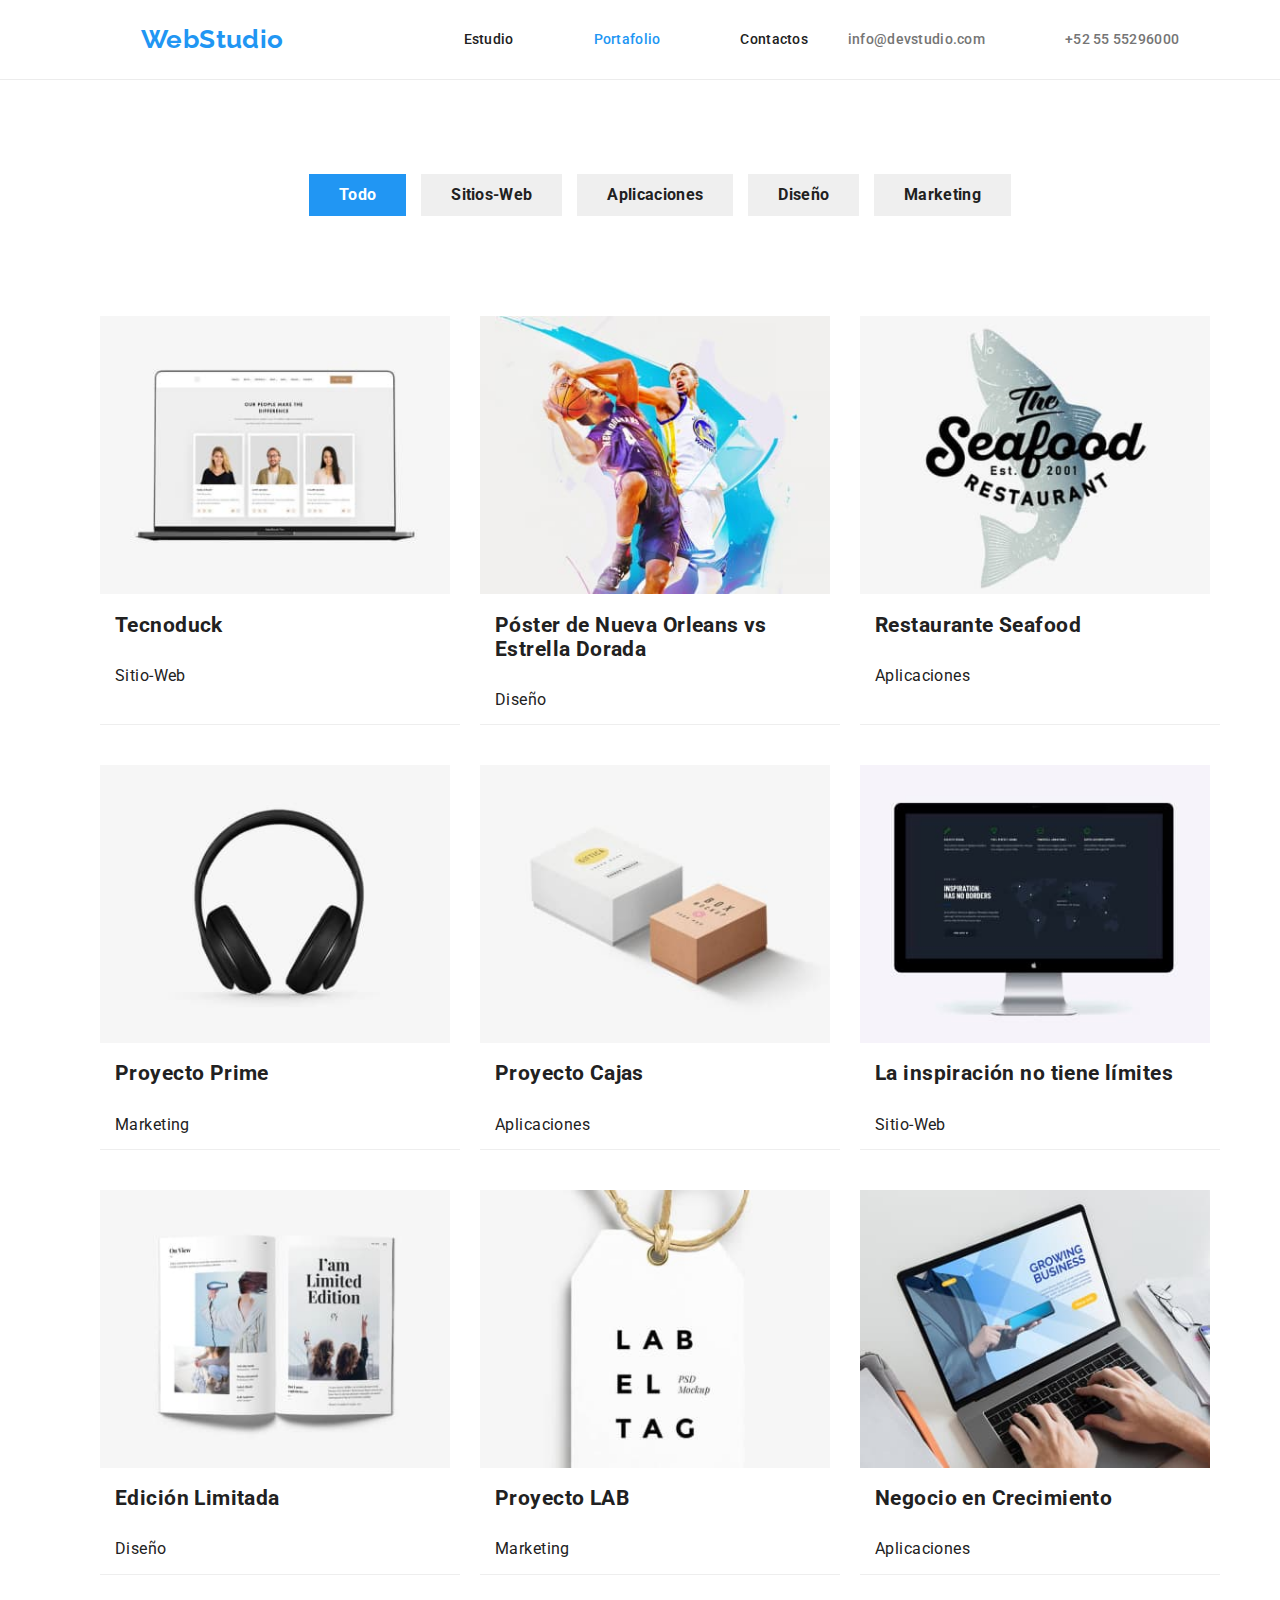
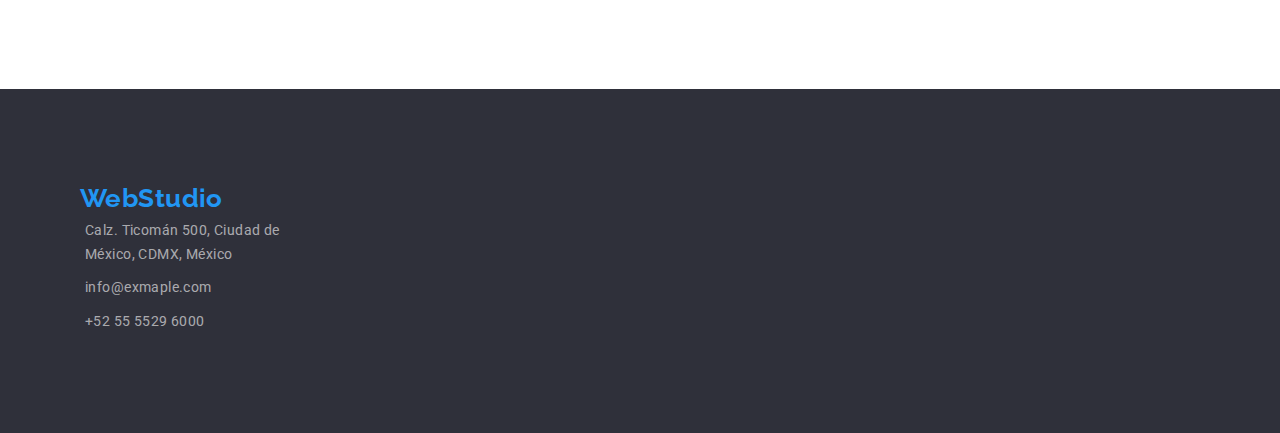
==== portfolio.html @ 65327b6b "Latest changes" ====
<!DOCTYPE html>
<html lang="en">
  <head>
    <meta charset="UTF-8" />
    <meta http-equiv="X-UA-Compatible" content="IE=edge" />
    <meta name="viewport" content="width=device-width, initial-scale=1.0" />
    <!-- Estilos normalizados -->
    <link
      rel="stylesheet"
      href="https://cdnjs.cloudflare.com/ajax/libs/modern-normalize/1.0.0/modern-normalize.min.css"
    />
    <!-- Hoja de estilos -->
    <link rel="stylesheet" href="css/styles.css" />
    <title>Document</title>
  </head>
  <body>
    <!-- Encabezado -->
    <header class="page-header">
      <!-- Barra de navegación -->
      <nav>
        <!-- Logo -->
        <a class="logo" href="./index.html">WebStudio</a>
        <ul class="nav-menu list">
          <li><a class="page" href="index.html">Estudio</a></li>
          <li><a class="page current" href="portfolio.html">Portafolio</a></li>
          <li><a class="page" href="">Contactos</a></li>
        </ul>
      </nav>
      <!-- Contactos -->
      <ul class="contacts-menu list">
        <li>
          <a class="item" href="mailto:info@devstudio.com"
            >info@devstudio.com</a
          >
        </li>
        <li>
          <a class="item" href="tel:+525555296000"> +52 55 55296000</a>
        </li>
      </ul>
    </header>

    <!-- Menú principal -->
    <main>
      <!-- Sección portafolio--- quede aqui -->
      <section class="section portfolio">
        <div class="container">
          <!-- Botones de búsqueda -->
          <ul class="menu list">
            <li>
              <button class="button current" type="button">Todo</button>
            </li>
            <li>
              <button class="button" type="button">Sitios-web</button>
            </li>
            <li>
              <button class="button" type="button">Aplicaciones</button>
            </li>
            <li>
              <button class="button" type="button">Diseño</button>
            </li>
            <li>
              <button class="button" type="button">Marketing</button>
            </li>
          </ul>

          <!-- Lista de tarjetas -->
          <!-- Tarjeta 1 -->
          <ul class="list cards">
            <li>
              <a href="#" class="link">
                <img
                  src="images/website.jpg"
                  alt="Tecnoduck website"
                  width="350"
                />
                <h2 class="portfolio-title">Tecnoduck</h2>
                <p class="portfolio-text">Sitio-Web</p>
              </a>
            </li>

            <!-- Tarjeta 2 -->
            <li>
              <a href="#" class="link">
                <img
                  src="images/design.jpg"
                  alt="Poster New Orlean vs Golden Star"
                  width="350"
                />
                <h2 class="portfolio-title">
                  Póster de Nueva Orleans vs Estrella Dorada
                </h2>
                <p class="portfolio-text">Diseño</p>
              </a>
            </li>

            <!-- Tarjeta 3 -->
            <li>
              <a href="#" class="link">
                <img
                  src="images/applications.jpg"
                  alt="Seafood Restaurant App"
                  width="350"
                />
                <h2 class="portfolio-title">Restaurante Seafood</h2>
                <p class="portfolio-text">Aplicaciones</p>
              </a>
            </li>

            <!-- Tarjeta 4 -->
            <li>
              <a href="#" class="link">
                <img
                  src="images/marketing.jpg"
                  alt="Project Prime Marketing"
                  width="350"
                />
                <h2 class="portfolio-title">Proyecto Prime</h2>
                <p class="portfolio-text">Marketing</p>
              </a>
            </li>

            <!-- Tarjeta 5 -->
            <li>
              <a href="#" class="link">
                <img
                  src="images/applications_2.jpg"
                  alt="Project Boxes App"
                  width="350"
                />
                <h2 class="portfolio-title">Proyecto Cajas</h2>
                <p class="portfolio-text">Aplicaciones</p>
              </a>
            </li>

            <!-- Tarjeta 6 -->
            <li>
              <a href="#" class="link">
                <img
                  src="images/website_2.jpg"
                  alt="Inspiration has no Borders"
                  width="350"
                />
                <h2 class="portfolio-title">La inspiración no tiene límites</h2>
                <p class="portfolio-text">Sitio-Web</p>
              </a>
            </li>

            <!-- Tarjeta 7 -->
            <li>
              <a href="#" class="link">
                <img
                  src="images/design_2.jpg"
                  alt="Limited Edition Design"
                  width="350"
                />
                <h2 class="portfolio-title">Edición Limitada</h2>
                <p class="portfolio-text">Diseño</p>
              </a>
            </li>

            <!-- Tarjeta 8 -->
            <li>
              <a href="#" class="link">
                <img
                  src="images/marketing_2.jpg"
                  alt="Project LAB MArketing"
                  width="350"
                />
                <h2 class="portfolio-title">Proyecto LAB</h2>
                <p class="portfolio-text">Marketing</p>
              </a>
            </li>

            <!-- Tarjeta 9 -->
            <li>
              <a href="#" class="link">
                <img
                  src="images/applications_3.jpg"
                  alt="Growing Bussines App"
                  width="350"
                />
                <h2 class="portfolio-title">Negocio en Crecimiento</h2>
                <p class="portfolio-text">Aplicaciones</p>
              </a>
            </li>
          </ul>
        </div>
      </section>
    </main>

    <!-- Pie de página -->
    <footer>
      <section>
        <div class="container">
          <!-- Logo -->
          <a class="logo" href="">WebStudio</a>
          <address>
            <ul class="list">
              <li>
                <a
                  class="contact"
                  href="#"
                  target="_blank"
                  rel="noopener noreferrer"
                >
                  Calz. Ticomán 500, Ciudad de <br />
                  México, CDMX, México
                </a>
              </li>
              <li>
                <a class="contact" href="mailto:info@exmaple.com"
                  >info@exmaple.com</a
                >
              </li>
              <li>
                <a class="contact" href="tel:+525555296000">+52 55 5529 6000</a>
              </li>
            </ul>
          </address>
        </div>
      </section>
    </footer>
  </body>
</html>

<!-- Barra de redes sociales
      <aside class="social-networks">
        <p>
          <span class="find-us">ENCUENTRENOS EN</span>
          <a class="link" href="#">Instagram</a>
          <a class="link" href="#">Twitter</a>
          <a class="link" href="#">Facebook</a>
          <a class="link" href="#">Linkedln</a>
        </p>
      </aside> -->
---- css/styles.css ----
/* Fuentes de Google */
@import url("https://fonts.googleapis.com/css2?family=Raleway:wght@700&display=swap");
@import url("https://fonts.googleapis.com/css2?family=Roboto:wght@400;500;700;900&display=swap");

* {
    margin: 0;
    padding: 100;
}

:root {
    --primary-black-color: #212121;
    --primary-text-color: #757575;
    --primary-white-color: #ffffff;
    --accent-color: #2196f3;
    --accent-color-hover: #188ce8;
    --background-black: #21303a;
    --text-white-opacity: #ffffff99;
    --button-primary-hover: #188ce8
    --container-padding: calc((100% - 1200px) / 2);

    --background-black-1: #21303a;
    --background-black-2: #2f303A;

    --gray-1: #f5f4fa;
    --gray-2: #afb1b8;
    --black-1: #000000;

    --background-black-240Perc: hsla(235, 10%, 21%, 0.4);
    --primary-white-60Perc: hsla(0, 0%, 100%, 0.6);
    --primary-white-10Perc: hsla(0, 0%, 100%, 0.1);
}
* {
    margin: 0px;
    padding: 0xpx;
    box-sizing: border-box;
}


body {
    background-color: var(--primary-white-color);
    color: var(--primary-text-color);
    font-family: "Roboto", sans-serif;
    font-size: 14px;
    letter-spacing: 0.03em;
}

section {
    padding: 94px 0;
}

a {
    text-decoration: none;
}

/* Seccion de beneficios del index */
.benefits{
    align-items: flex-start;
    display: flex;
    justify-content: space-evenly;
    gap: 20px;
}

.benefits li{
    list-style: none;
    width: 290px;
    
}

.benefits li .title{
    height: 30px;
    text-transform: uppercase;
    color: var(--primary-black-color);
}

.benefits .title {
    color: var(--primary-black-color);
    font-size: 14px;
    font-weight: 700;
    line-height: 1.1em;
}

.benefits .description {
    line-height: 1.7em;
    
}

/* Sección a que nos dedicamos  */
.what-we-do-section .container ul {
    display: flex;
    align-items: center;
    justify-content: space-between;
    
}

.what-we-do-section .container ul li {
    list-style: none;
    width: 500px;
}

.section {
    padding: 94px 0;
}

.section > h2 {
    color: var(--primary-black-color);
    font-size: 36px;
    font-weight: 700;
    line-height: 1.1em;
    padding: 30px 0;
    text-align: center;
}


.list {
    list-style: none;
}

.button-primary {
    background-color: var(--accent-color);
    color: var(--primary-white-color);
    cursor: pointer;
    font-size: 16px;
    font-weight: 700;
    line-height: 1.8em;
    text-transform: capitalize;

    border: none;
    outline: none;
    padding: 10px 20px;
}

.button-primary:hover {
    background-color: var(--accent-color-hover);
}

.container {
    
    max-width: 1200px;
    margin: 0 auto;
}

/* Seccion de nuestro equipo */
.team-section {
    background-color: var(--gray-1);
    
}
.team {
    display: flex;
    justify-content: space-between;
    align-items: flex-end;
    margin: auto;
}

.team li {
    background-color: var(--primary-white-color-color);
    text-align: center;
    list-style: none;
}

.team h2 {
    font-size: 16px;
    color: var(--primary-black-color);
    line-height: 2.5em;
}

.team p {
    color: var(--primary-text-color);
    box-shadow: 0px 1px 3px rgba(0, 0, 0, 0.12), 0px 1px 1px 
    rgba(0, 0, 0, 0.14), 0px 2px 1px rgba(0, 0, 0, 0.2);
}

/* Sección del encabezado */
header {
    display: flex;
    justify-content: center;
    align-items: center;
    height: 80px;
    border-bottom: 1px solid #ECECEC;
}

header nav {
    display: flex;
    align-items: center;
    gap: 100px;
}

.logo {
    padding: 40px ;
    color: var(--accent-color);
    font-family: "Raleway", sans-serif;
    font-size: 26px;
    font-weight: 700;
    line-height: 1.2em;
    text-decoration: none;
    
}

header nav .nav-menu {
    display: flex;
    list-style: none;
    gap: 80px;
}

.nav-menu .page {
    color: var(--primary-black-color);
    font-weight: 500;
    font-size: 14px;
    line-height: 1.1em;

    letter-spacing: 0.02em;
    text-decoration: none;
    text-transform: capitalize;
}

.contacts-menu {
    display: flex;
    list-style: none;
    gap: 80px;
}

.contacts-menu .item {
    color: var(--primary-text-color);
    font-weight: 500;
    font-size: 14px;
    line-height: 1.1;

    letter-spacing: 0.02em;
    text-decoration: none;
}

.nav-menu .page:hover,
.nav-menu .page:focus,
.nav-menu .page.current,
.contacts-menu .item:hover,
.contacts-menu .item:focus {
    color: var(--accent-color);
    
}

/* Sección del Hero */
.hero {
   
    background-color: var(--background-black-2);
    text-align: center;   
}

.hero .hero-title {
    color: var(--primary-white-color);
    font-size: 44px;
    font-weight: 900;
    line-height: 1.3em;
    text-transform: capitalize;   
    
}

/* Sección del portafolio  */
.portfolio .menu {
    display: flex;
    align-items: center;
    justify-content: center;
    gap: 15px;
    margin-bottom: 100px;
}

.portfolio .menu li button {
    border: none;
    outline: none;
    color: var(--primary-black-color);

    font-weight: 700;
    font-size: 16px;
    line-height: 1.4;
    letter-spacing: 0.02em;
    padding: 10px 30px;

    text-decoration: none;
    text-transform: capitalize;
    cursor: pointer;
    
}

.portfolio .list li button:hover,
.portfolio .list li button.current {
    color: var(--primary-white-color);
    background-color: var(--accent-color);
}

.portfolio .cards {
    display: flex;
    justify-content: center;
    flex-wrap: wrap;
    gap: 20px;
    
}

.portfolio .cards li {
    margin-bottom: 20px;
    width: 360px;
    border-bottom: 1px solid #EEEEEE;
}

.portfolio .cards li a h2 {
    color: var(--primary-black-color);
    padding: 15px;
}
.portfolio .cards li a p {
    color: var(--primary-black-color);
    font-size: 16px;
    padding: 15px;
}

/* Sección del pie de página */
footer {
    background-color: var(--background-black-2);
    
}



address .contact {
    display: block;
    color: var(--text-white-opacity);
    font-style: normal;
    font-weight: 400;
    font-size: 14px;
    line-height: 1.7;
    text-decoration: none;
    padding: 5px;
}

address .contact:hover {
    color: var(--primary-white-color);
}
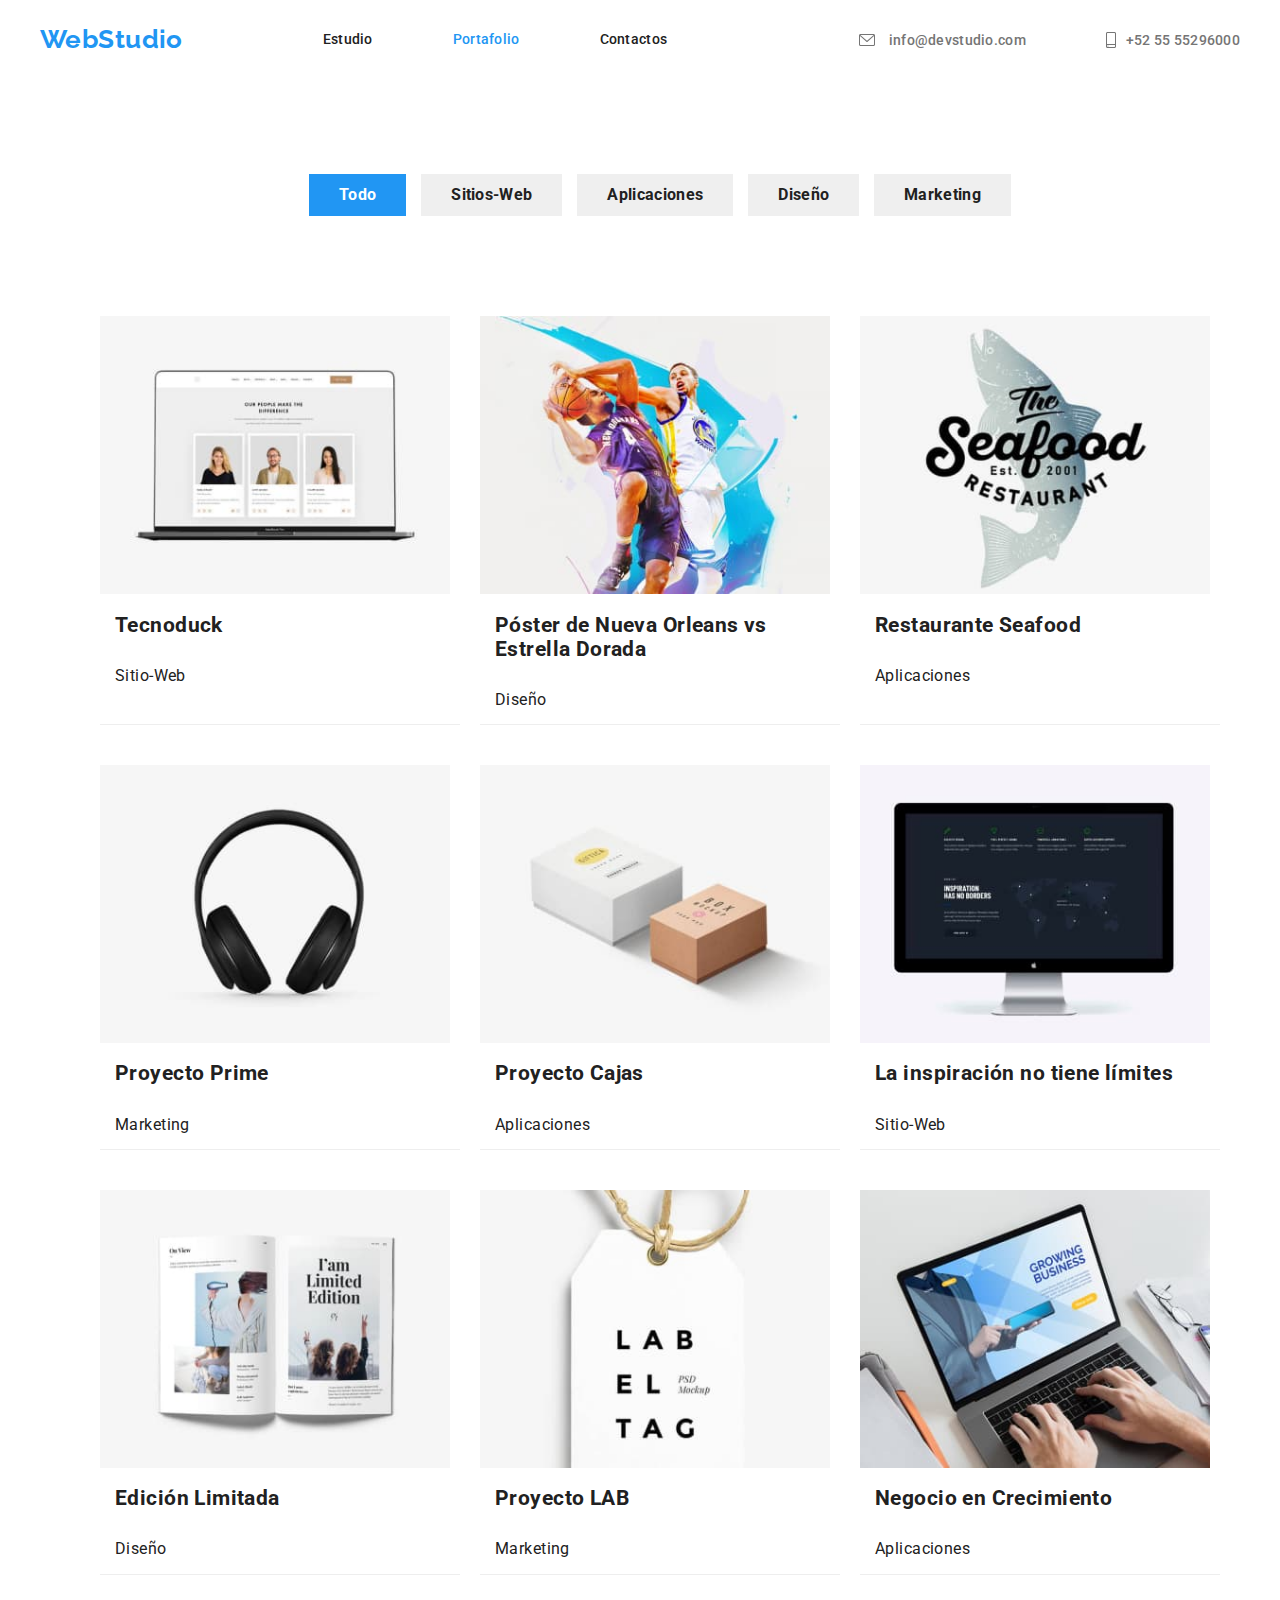
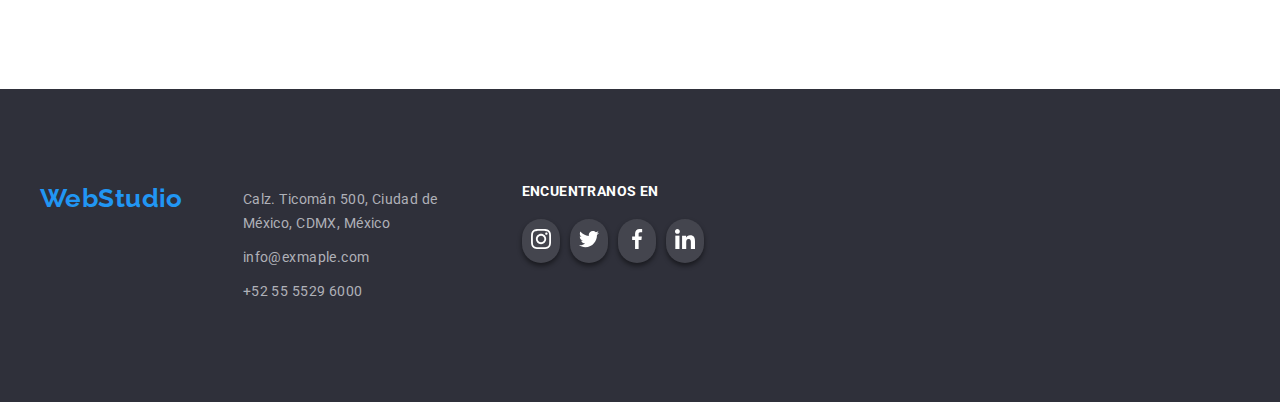
==== commit cf1768f4: "lesson_4" ====
--- a/portfolio.html
+++ b/portfolio.html
@@ -16,27 +16,40 @@
   <body>
     <!-- Encabezado -->
     <header class="page-header">
-      <!-- Barra de navegación -->
-      <nav>
-        <!-- Logo -->
-        <a class="logo" href="./index.html">WebStudio</a>
-        <ul class="nav-menu list">
-          <li><a class="page" href="index.html">Estudio</a></li>
-          <li><a class="page current" href="portfolio.html">Portafolio</a></li>
-          <li><a class="page" href="">Contactos</a></li>
+      <div class="container">
+        <!-- Barra de navegación -->
+        <nav>
+          <!-- Logo -->
+          <a class="logo" href="./index.html">WebStudio</a>
+          <ul class="nav-menu list">
+            <li><a class="page" href="index.html">Estudio</a></li>
+            <li>
+              <a class="page current" href="portfolio.html">Portafolio</a>
+            </li>
+            <li><a class="page" href="">Contactos</a></li>
+          </ul>
+        </nav>
+        <!-- Contactos -->
+        <ul class="contacts-menu list">
+          <li>
+            <a class="item" href="#">
+              <svg class="icon email">
+                <use href="images/SVG/icons.svg#email"></use>
+              </svg>
+              info@devstudio.com
+            </a>
+          </li>
+
+          <li>
+            <a class="item" href="#">
+              <svg class="icon smartphone">
+                <use href="images/SVG/icons.svg#smartphone"></use>
+              </svg>
+              +52 55 55296000</a
+            >
+          </li>
         </ul>
-      </nav>
-      <!-- Contactos -->
-      <ul class="contacts-menu list">
-        <li>
-          <a class="item" href="mailto:info@devstudio.com"
-            >info@devstudio.com</a
-          >
-        </li>
-        <li>
-          <a class="item" href="tel:+525555296000"> +52 55 55296000</a>
-        </li>
-      </ul>
+      </div>
     </header>
 
     <!-- Menú principal -->
@@ -217,19 +230,48 @@
               </li>
             </ul>
           </address>
+
+          <aside>
+            <p>Encuentranos en</p>
+            <ul>
+              <li>
+                <a href="#">
+                  <svg class="icon" width="20" height="20">
+                    <use href="images/SVG/icons.svg#instagram"></use>
+                  </svg>
+                </a>
+              </li>
+
+              <li>
+                <a href="">
+                  <svg class="icon" width="20" height="20">
+                    <use href="images/SVG/icons.svg#twitter"></use>
+                  </svg>
+                </a>
+              </li>
+
+              <li>
+                <a href="#">
+                  <svg class="icon" width="20" height="20">
+                    <use href="images/SVG/icons.svg#facebook"></use>
+                  </svg>
+                </a>
+              </li>
+
+              <li>
+                <a href="#">
+                  <svg class="icon" width="20" height="20">
+                    <use href="images/SVG/icons.svg#linkedin"></use>
+                  </svg>
+                </a>
+              </li>
+            </ul>
+          </aside>
         </div>
       </section>
     </footer>
+
   </body>
 </html>
 
-<!-- Barra de redes sociales
-      <aside class="social-networks">
-        <p>
-          <span class="find-us">ENCUENTRENOS EN</span>
-          <a class="link" href="#">Instagram</a>
-          <a class="link" href="#">Twitter</a>
-          <a class="link" href="#">Facebook</a>
-          <a class="link" href="#">Linkedln</a>
-        </p>
-      </aside> -->
+
--- a/css/styles.css
+++ b/css/styles.css
@@ -53,35 +53,45 @@
 }
 
 /* Seccion de beneficios del index */
-.benefits{
+.benefits .container .benefits-list {
     align-items: flex-start;
-    display: flex;
-    justify-content: space-evenly;
-    gap: 20px;
-}
-
-.benefits li{
-    list-style: none;
-    width: 290px;
-    
-}
-
-.benefits li .title{
-    height: 30px;
+    justify-content: space-between;
+    display: flex;
+}
+
+.benefits .container .benefits-list li div {
+    display: flex;
+    align-items: center;
+    justify-content: center;
+
+    background-color: var(--gray-1);
+    border-radius: 15px;
+    height: 120px;
+    margin-bottom: 15px;
+    width: 270px;
+}
+
+.benefits .container .benefits-list li div .icon-benefit {
+    width: 70px;
+    height: 70px;
+}
+
+.benefits .container .benefits-list li {
+    list-style: none;
+    width: 270px;
+}
+
+.benefits .container .benefits-list li .title {
+    height: 50px;
     text-transform: uppercase;
     color: var(--primary-black-color);
-}
-
-.benefits .title {
-    color: var(--primary-black-color);
-    font-size: 14px;
-    font-weight: 700;
-    line-height: 1.1em;
-}
-
-.benefits .description {
-    line-height: 1.7em;
-    
+    font-size: 14px;
+    letter-spacing: 0.03em;
+    padding: 15px 0 0 0;
+}
+
+.benefits .container .benefits-list li .description {
+    line-height: 24px;
 }
 
 /* Sección a que nos dedicamos  */
@@ -89,6 +99,7 @@
     display: flex;
     align-items: center;
     justify-content: space-between;
+    margin-top: 30px;
     
 }
 
@@ -142,106 +153,167 @@
 /* Seccion de nuestro equipo */
 .team-section {
     background-color: var(--gray-1);
-    
-}
-.team {
+  }
+  .team-section .container h3 {
+    color: var(--primary-black-color);
+    font-size: 16px;
+    font-weight: 500px;
+    /* padding: 30px 0; */
+    text-align: center;
+  }
+  .team-section .container .team-cards {
     display: flex;
     justify-content: space-between;
+    flex-wrap: wrap;
     align-items: flex-end;
-    margin: auto;
-}
-
-.team li {
-    background-color: var(--primary-white-color-color);
+    
+  }
+  .team-section .container .team-cards li {
+    background-color: var(--primary-white-color);
     text-align: center;
     list-style: none;
-}
-
-.team h2 {
-    font-size: 16px;
-    color: var(--primary-black-color);
-    line-height: 2.5em;
-}
-
-.team p {
-    color: var(--primary-text-color);
-    box-shadow: 0px 1px 3px rgba(0, 0, 0, 0.12), 0px 1px 1px 
-    rgba(0, 0, 0, 0.14), 0px 2px 1px rgba(0, 0, 0, 0.2);
-}
+    box-shadow: 0px 1px 3px rgba(0, 0, 0, 0.12), 0px 1px 1px
+     rgba(0, 0, 0, 0.14), 0px 2px 1px rgba(0, 0, 0, 0.2);
+  }
+  
+  .team-section .container .team-cards li h3 {
+    margin: 20px 0 10px 0;
+  }
+  .team-section .container .team-cards li p {
+    margin-bottom: 30px;
+  }
+  .team-section .container .team-cards li ul {
+    display: flex;
+    align-items: center;
+    justify-content: center;
+    gap: 15px;
+    padding: 10px 20px;
+    margin-bottom: 20px;
+  }
+  .team-section .container .team-cards li ul li {
+    display: block;
+    width: 35px;
+    height: 35px;
+    border-radius: 25px;
+  }
+  .team-section .container .team-cards li ul li a {
+    display: flex;
+    align-items: center;
+    justify-content: center;
+    
+    border-radius: 25px;
+    height: 35px;
+    width: 35px;
+  }
+  .team-section .container .team-cards li ul li a .icon {
+    width: 20px;
+    height: 20px;
+    fill: var(--primary-text-color);    
+  }
+  .team-section .container .team-cards li ul li:hover a {
+    background-color: var(--accent-color);
+  }
+  .team-section .container .team-cards li ul li:hover a .icon {
+    fill: var(--primary-white-color);
+  }
+  
 
 /* Sección del encabezado */
 header {
-    display: flex;
-    justify-content: center;
-    align-items: center;
     height: 80px;
-    border-bottom: 1px solid #ECECEC;
-}
-
-header nav {
+}
+
+header .container {
+    display: flex;
+    justify-content: space-between;
+    align-items: center;
+    height: 100%;
+}
+
+header .container nav {
     display: flex;
     align-items: center;
     gap: 100px;
 }
 
-.logo {
-    padding: 40px ;
+header .container nav .logo {
     color: var(--accent-color);
     font-family: "Raleway", sans-serif;
     font-size: 26px;
     font-weight: 700;
-    line-height: 1.2em;
-    text-decoration: none;
-    
-}
-
-header nav .nav-menu {
+    line-height: 1.2;
+    text-decoration: none;
+}
+
+header .container nav .nav-menu {
     display: flex;
     list-style: none;
     gap: 80px;
 }
 
-.nav-menu .page {
+header .container nav .nav-menu .page {
     color: var(--primary-black-color);
     font-weight: 500;
     font-size: 14px;
-    line-height: 1.1em;
+    line-height: 1.4;
 
     letter-spacing: 0.02em;
     text-decoration: none;
     text-transform: capitalize;
 }
 
-.contacts-menu {
+header .container .contacts-menu {
     display: flex;
     list-style: none;
     gap: 80px;
 }
 
-.contacts-menu .item {
+header .container .contacts-menu li .item {
+    display: flex;
+    align-items: center;
+    gap: 10px;
+
     color: var(--primary-text-color);
     font-weight: 500;
     font-size: 14px;
-    line-height: 1.1;
-
+
+    line-height: 20px;
     letter-spacing: 0.02em;
     text-decoration: none;
-}
-
-.nav-menu .page:hover,
-.nav-menu .page:focus,
-.nav-menu .page.current,
-.contacts-menu .item:hover,
-.contacts-menu .item:focus {
+    height: 20px;
+}
+
+header .container .contacts-menu li .item .icon.email {
+    fill: var(--primary-text-color);
+    width: 20px;
+    height: 12px;
+}
+
+header .container .contacts-menu li .item .icon.smartphone {
+    fill: var(--primary-text-color);
+    width: 10px;
+    height: 17px;
+}
+
+header .container nav .nav-menu .page:hover,
+header .container nav .nav-menu .page:focus,
+header .container nav .nav-menu .page.current,
+header .container .contacts-menu li .item:hover,
+header .container .contacts-menu li .item:focus,
+header .container .contacts-menu li .item:hover .icon {
     color: var(--accent-color);
-    
+    fill: #03a9f4;
 }
 
 /* Sección del Hero */
 .hero {
    
-    background-color: var(--background-black-2);
-    text-align: center;   
+    background-image: url("../images/img_hero.jpg");
+    /* background-blend-mode: overlay; */
+    /* background-repeat: no-repeat; */
+    padding: 200px var(--container-padding);
+    /* position: relative; */
+    text-align: center;  
 }
 
 .hero .hero-title {
@@ -250,8 +322,9 @@
     font-weight: 900;
     line-height: 1.3em;
     text-transform: capitalize;   
-    
-}
+    padding: 20%;
+}
+
 
 /* Sección del portafolio  */
 .portfolio .menu {
@@ -279,10 +352,14 @@
     
 }
 
-.portfolio .list li button:hover,
-.portfolio .list li button.current {
+.portfolio .list li button:hover,:focus {
     color: var(--primary-white-color);
     background-color: var(--accent-color);
+    box-shadow: 10px 10px 8px 2px rgba(0, 0, 0, 0.3);
+}
+.portfolio .list li button.current {
+  color: var(--primary-white-color);
+  background-color: var(--accent-color);
 }
 
 .portfolio .cards {
@@ -291,12 +368,16 @@
     flex-wrap: wrap;
     gap: 20px;
     
+    
+}
+.portfolio .cards li:hover {
+  box-shadow: 10px 10px 8px 2px rgba(0, 0, 0, 0.3);
 }
 
 .portfolio .cards li {
     margin-bottom: 20px;
     width: 360px;
-    border-bottom: 1px solid #EEEEEE;
+    border-bottom: 1px solid #EEEEEE; 
 }
 
 .portfolio .cards li a h2 {
@@ -309,25 +390,109 @@
     padding: 15px;
 }
 
+/* Seccion de clientes regulares */
+.customers .container h2{
+    color: var(--primary-black-color);
+    font-size: 36px;
+    font-weight: 700;
+    text-align: center;
+    letter-spacing: 0.03em;
+    margin-bottom: 40px;
+    }
+
+.customers .container ul{
+  display: flex;
+  list-style: none;
+  justify-content: space-between;
+}
+
+.customers .container ul li:hover {
+  background-color: var(--accent-color);
+}
+
+.customers .container ul li {
+  display: flex;
+  align-items: center;
+  justify-content: center;
+  flex-wrap: wrap;
+  border: solid 1px var(--gray-2);
+  border-radius: 5px;
+  cursor: pointer;
+  height: 90px;
+  width: 170px;
+  
+}
+
 /* Sección del pie de página */
 footer {
+    padding: 94px var(--container-padding);
     background-color: var(--background-black-2);
-    
-}
-
-
-
-address .contact {
+  }
+  footer .logo {
+    color: var(--accent-color);
+    font-family: "Raleway", sans-serif;
+    font-size: 26px;
+    font-weight: 700;
+    line-height: 1.2;
+    text-decoration: none;
+    
+  }
+  footer .container {
+    display: flex; 
+    align-items: flex-start;
+    justify-content: flex-start;
+    gap: 20px;
+  }
+  footer .container address ul {
+    list-style: none;
+  }
+  footer .container address .contact {
     display: block;
-    color: var(--text-white-opacity);
+    color: var(--gray-2);
     font-style: normal;
     font-weight: 400;
     font-size: 14px;
-    line-height: 1.7;
-    text-decoration: none;
-    padding: 5px;
-}
-
-address .contact:hover {
+    line-height: 1.71;
+    text-decoration: none;
+    padding: 5px 0;
+  }
+  footer .container address .contact:hover {
     color: var(--primary-white-color);
-}+  }
+  footer .container aside p {
+    color: var(--primary-white-color);
+    font-size: 14px;
+    font-weight: 700;
+    margin-bottom: 20px;
+    text-transform: uppercase;
+    margin-left: 26%;
+  }
+  
+  footer .container aside ul {
+    display: flex;
+    align-items: center;
+    list-style: none;
+    gap: 10px;
+    margin-left: 10%;
+  }
+  
+  footer .container aside ul li {
+    display: flex;
+    align-items: center;
+    justify-content: center;
+  
+    background-color: var(--primary-white-10Perc);
+    border-radius: 25px;
+    box-shadow: hsla(0, 0%, 0%, 0.479) 0 3px 5px;
+    cursor: pointer;
+    height: 44px;
+    width: 44px;
+  }
+  
+  footer .container aside ul li .icon {
+    fill: var(--primary-white-color);
+  }
+
+  footer .container aside ul li:hover {
+      background-color: var(--accent-color);
+  }